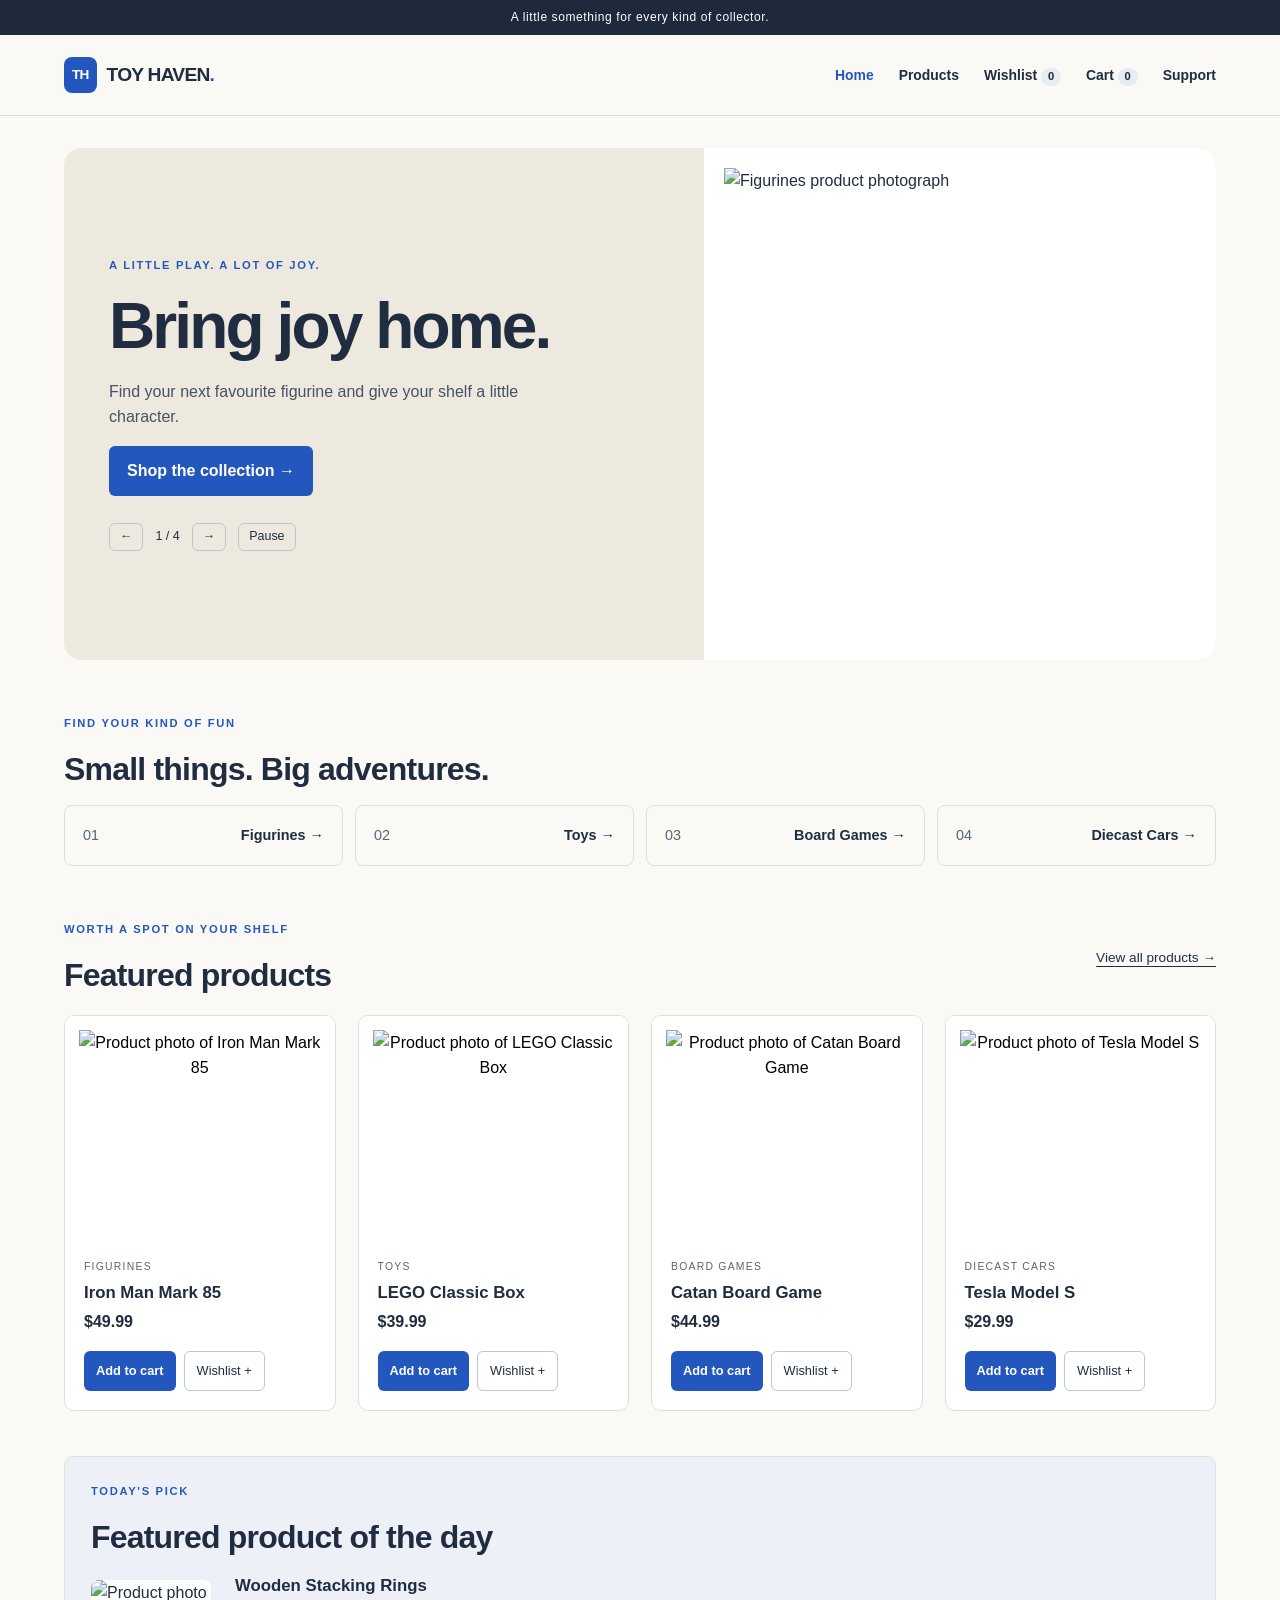
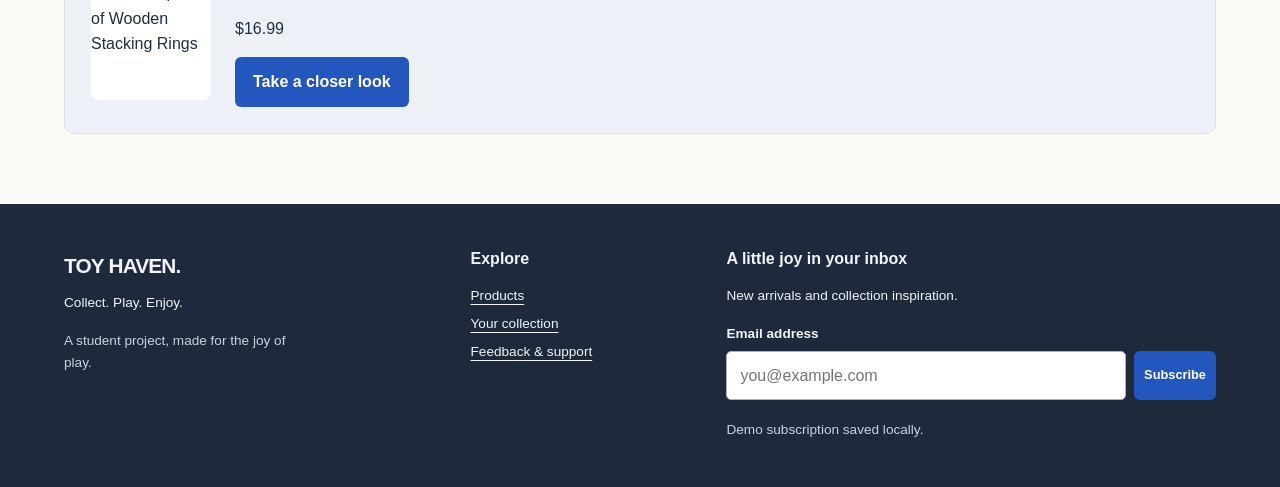
==== index.html @ f388dc90 "Add Toy Haven website and project documentation" ====
<!DOCTYPE html>
<html lang="en">
<head>
  <meta charset="UTF-8">
  <meta name="viewport" content="width=device-width, initial-scale=1.0">
  <meta name="description" content="Toy Haven: discover collectible figurines, toys, board games and diecast cars. A student demo shop.">
  <meta name="theme-color" content="#1e293b">
  <title>Toy Haven | Collect. Play. Enjoy.</title>
  <link rel="stylesheet" href="style.css">
  <link rel="icon" href="images/icon.svg" type="image/svg+xml">
  <link rel="manifest" href="manifest.json">
</head>
<body>
  <a class="skip-link" href="#main">Skip to content</a>
  <div class="announcement" role="region" aria-label="Store announcement">A little something for every kind of collector.</div>
  <header>
    <a href="index.html" class="logo"><span class="logo-mark" aria-hidden="true">TH</span> TOY HAVEN<span class="logo-dot">.</span></a>
    <button class="hamburger" id="hamburger" aria-label="Toggle navigation" aria-expanded="false" aria-controls="nav-links"><span></span><span></span><span></span></button>
    <nav id="nav-links" aria-label="Main navigation"><a href="index.html" aria-current="page">Home</a>
<a href="products.html">Products</a>
<a href="wishlist.html">Wishlist <span id="wish-count">0</span></a>
<a href="cart.html">Cart <span id="cart-count">0</span></a>
<a href="support.html">Support</a></nav>
  </header>
  <main id="main"><section class="hero"><div><p class="eyebrow">A LITTLE PLAY. A LOT OF JOY.</p><h1 id="hero-title">Bring joy home.</h1><p id="hero-text">Find your next favourite figurine, game or little adventure.</p><a class="btn" id="hero-link" href="products.html">Shop the collection &rarr;</a><div class="banner-controls"><button id="previous-banner" aria-label="Previous promotion">&larr;</button><span id="banner-count">1 / 4</span><button id="next-banner" aria-label="Next promotion">&rarr;</button><button id="pause-banner">Pause</button></div></div><img id="hero-image" src="images/products/iron-man.webp" alt="Iron Man Mark 85 collectible figure" width="960" height="1200" fetchpriority="high"></section><section class="intro"><p class="eyebrow">FIND YOUR KIND OF FUN</p><h2>Small things. Big adventures.</h2><div class="categories"><a href="products.html?category=Figurines"><span>01</span>Figurines &rarr;</a><a href="products.html?category=Toys"><span>02</span>Toys &rarr;</a><a href="products.html?category=Board%20Games"><span>03</span>Board Games &rarr;</a><a href="products.html?category=Diecast%20Cars"><span>04</span>Diecast Cars &rarr;</a></div></section><section><div class="section-heading"><div><p class="eyebrow">WORTH A SPOT ON YOUR SHELF</p><h2>Featured products</h2></div><a href="products.html">View all products &rarr;</a></div><div id="featured-products" class="product-grid"></div></section><section class="daily panel"><p class="eyebrow">TODAY'S PICK</p><h2>Featured product of the day</h2><div id="daily-product"></div></section></main>
  <footer><div><a class="logo" href="index.html">TOY HAVEN.</a><p>Collect. Play. Enjoy.</p><p class="footer-note">A student project, made for the joy of play.</p></div><div><h2>Explore</h2><a href="products.html">Products</a><a href="wishlist.html">Your collection</a><a href="support.html">Feedback & support</a></div><div><h2>A little joy in your inbox</h2><p>New arrivals and collection inspiration.</p><form id="newsletter-form" novalidate><label for="news-email">Email address</label><div class="newsletter-row"><input type="email" id="news-email" name="email" placeholder="you@example.com" required maxlength="150"><button type="submit" class="btn">Subscribe</button></div><p id="newsletter-status" role="status"></p></form><small>Demo subscription saved locally.</small></div></footer>
  <div id="toast" class="toast" role="status"></div>
  <dialog id="product-dialog" aria-labelledby="modal-title"><button id="close-dialog" class="secondary close-dialog">Close &times;</button><div id="modal-content"></div></dialog>
  <script src="data.js"></script>
  <script src="app.js"></script>
</body>
</html>
---- style.css ----
:root { --primary:#1e293b; --accent:#2457bd; --bg:#faf9f6; --ink:#202d40; --muted:#596575; --line:#dedfdc; }
* { box-sizing:border-box; }
html { scroll-behavior:smooth; }
body { margin:0; background:var(--bg); color:var(--ink); font-family:'Segoe UI',Tahoma,sans-serif; line-height:1.6; }
a { color:inherit; text-underline-offset:4px; }
button,input,select,textarea { font:inherit; }
button,a,input,select,textarea { -webkit-tap-highlight-color:transparent; }
button { cursor:pointer; }
button:disabled { opacity:.5; cursor:not-allowed; }
:focus-visible { outline:3px solid #bc7021; outline-offset:4px; }
[hidden] { display:none !important; }
h1,h2,h3,p { margin:0 0 1rem; }
h1 { font-size:clamp(2.2rem,5vw,4rem); line-height:1.12; letter-spacing:-.045em; }
h2 { font-size:clamp(1.5rem,3vw,2rem); line-height:1.25; letter-spacing:-.025em; }
h3 { font-size:1.05rem; }
.announcement { text-align:center; padding:8px 15px; background:var(--primary); color:white; font-size:.75rem; letter-spacing:.05em; }
header { background:var(--bg); padding:22px 5%; display:flex; align-items:center; justify-content:space-between; flex-wrap:wrap; gap:20px; border-bottom:1px solid var(--line); position:relative; z-index:10; }
.logo { font-size:1.2rem; font-weight:850; text-decoration:none; letter-spacing:-.04em; display:inline-flex; align-items:center; }
.logo-mark { background:var(--accent); color:white; padding:7px 8px; border-radius:8px; margin-right:10px; font-size:.85rem; }
.logo-dot { color:var(--accent); }
nav { display:none; flex-direction:column; align-items:stretch; gap:15px; width:100%; }
nav.open { display:flex; }
nav a { text-decoration:none; font-size:.87rem; font-weight:600; }
nav a:hover,nav a[aria-current] { color:var(--accent); }
nav span { display:inline-block; font-size:.7rem; background:#e7ebf2; border-radius:20px; min-width:20px; text-align:center; }
.hamburger { background:none; border:1px solid var(--line); padding:10px; border-radius:6px; }
.hamburger span { display:block; width:22px; height:2px; background:var(--ink); margin:4px 0; transition:transform .2s; }
.hamburger[aria-expanded=true] span:first-child { transform:translateY(6px) rotate(45deg); }
.hamburger[aria-expanded=true] span:nth-child(2) { opacity:0; }
.hamburger[aria-expanded=true] span:last-child { transform:translateY(-6px) rotate(-45deg); }
main { width:min(1200px,90%); margin:32px auto 70px; min-height:55vh; }
.eyebrow { color:var(--accent); font-size:.7rem; font-weight:750; letter-spacing:.15em; }
.hero { display:grid; background:#eee9df; border-radius:18px; overflow:hidden; }
.hero>div { padding:35px 25px; }
.hero h1 { max-width:540px; }
.hero p:not(.eyebrow) { color:#465362; max-width:410px; }
.hero>img { width:100%; max-height:330px; object-fit:contain; background:#f3eee5; }
.btn,.btn-cart { display:inline-block; border:0; border-radius:6px; background:var(--accent); color:white; padding:12px 18px; font-weight:650; text-decoration:none; text-align:center; transition:background .2s,transform .2s; }
.btn:hover,.btn-cart:hover { background:#193f8b; transform:translateY(-2px); }
.secondary,.btn-wish,.quantity button,.banner-controls button { border:1px solid #bdc5cf; border-radius:6px; background:transparent; color:var(--ink); padding:9px 13px; }
.secondary:hover,.btn-wish:hover { background:#e8edf4; }
.banner-controls { display:flex; gap:12px; align-items:center; margin-top:27px; font-size:.78rem; }
.banner-controls button { padding:3px 10px; }
.intro { margin:55px 0; }
.categories { display:grid; gap:12px; grid-template-columns:repeat(2,minmax(0,1fr)); }
.categories a { display:flex; gap:10px; flex-wrap:wrap; justify-content:space-between; padding:18px; text-decoration:none; border:1px solid var(--line); border-radius:8px; font-weight:650; font-size:.9rem; }
.categories a:hover { border-color:var(--accent); background:#f0f3f9; }
.categories span { color:var(--muted); font-weight:400; }
.section-heading { display:flex; align-items:center; justify-content:space-between; gap:20px; margin-bottom:20px; flex-wrap:wrap; }
.section-heading h2 { margin:0; }
.section-heading>a { font-size:.85rem; }
.product-grid { display:grid; grid-template-columns:minmax(0,1fr); gap:22px; }
.card { border:1px solid var(--line); background:white; border-radius:10px; overflow:hidden; transition:transform .2s,box-shadow .2s; }
.card:hover { transform:translateY(-4px); box-shadow:0 8px 24px #202d4010; }
.card-image { border:0; padding:0; display:block; width:100%; background:#f3eee5; }
.card img { width:100%; height:auto; aspect-ratio:1.2; object-fit:contain; display:block; }
.card-body { padding:19px; }
.card .category { text-transform:uppercase; font-size:.65rem; letter-spacing:.12em; color:var(--muted); margin-bottom:7px; }
.card h2,.card h3 { margin-bottom:5px; font-size:1.05rem; line-height:1.25; letter-spacing:normal; }
.price { font-weight:700; }
.card-btns { display:flex; gap:8px; flex-wrap:wrap; }
.card-btns button { font-size:.8rem; padding:9px 12px; }
.card-body label { margin-top:14px; }
.panel { background:white; border:1px solid var(--line); border-radius:10px; padding:26px; }
.daily { margin-top:45px; background:#edf1f7; }
#daily-product { display:flex; align-items:center; gap:24px; flex-wrap:wrap; }
#daily-product img { width:120px; height:120px; object-fit:contain; border-radius:8px; }
.page-title { margin:40px 0 30px; }
.page-title h1 { font-size:clamp(2rem,4vw,3rem); }
.page-title>p:last-child { color:var(--muted); }
label { display:block; font-size:.85rem; font-weight:650; margin-bottom:6px; }
input,select,textarea { width:100%; min-width:0; padding:11px 13px; border:1px solid #a9b3bf; border-radius:5px; background:white; color:var(--ink); }
textarea { min-height:120px; resize:vertical; }
form.panel input,form.panel textarea,form.panel select { margin-bottom:18px; }
.filter-bar { display:grid; gap:20px; margin-bottom:24px; }
#result-count { color:var(--muted); font-size:.85rem; }
.two-columns { display:grid; gap:26px; align-items:start; }
.empty { grid-column:1/-1; text-align:center; padding:50px 20px; background:white; border:1px dashed #a9b3bf; border-radius:10px; }
.cart-row { display:flex; flex-wrap:wrap; align-items:center; gap:18px; padding:20px 0; border-bottom:1px solid var(--line); }
.cart-row:first-child { padding-top:0; }
.cart-row img { width:85px; height:85px; object-fit:contain; border-radius:6px; }
.cart-details { flex:1; min-width:140px; }
.cart-row p,.cart-row h2 { margin-bottom:4px; font-size:1rem; }
.quantity { display:flex; align-items:center; gap:12px; }
.quantity button { padding:5px 12px; }
.remove { border:0; background:none; text-decoration:underline; color:#9b342b; padding:8px 0; }
.total-line,.summary-line { display:flex; justify-content:space-between; gap:20px; padding:12px 0; }
.total-line { border-top:1px solid var(--line); font-size:1.2rem; font-weight:750; }
aside .btn { width:100%; margin:15px 0; }
.faq { border-bottom:1px solid var(--line); padding:15px 0; }
.faq h3 { margin:0; }
.faq-toggle { display:flex; justify-content:space-between; gap:15px; width:100%; border:0; background:none; color:var(--ink); text-align:left; padding:5px 0; font-weight:600; }
.faq p { color:var(--muted); margin:15px 0 0; }
footer { background:var(--primary); color:#f1f5f9; padding:45px 5%; display:grid; gap:30px; }
footer h2 { font-size:1rem; letter-spacing:0; }
footer p,footer a,footer small { font-size:.85rem; }
footer>div>a:not(.logo) { display:block; margin-bottom:6px; }
footer .logo { font-size:1.3rem; margin-bottom:10px; }
.footer-note { max-width:230px; color:#c9d2df; }
.newsletter-row { display:flex; gap:8px; }
.newsletter-row .btn { font-size:.8rem; padding:10px; }
footer small { color:#c9d2df; }
.toast { position:fixed; bottom:22px; left:50%; transform:translateX(-50%); z-index:30; background:var(--primary); color:white; padding:12px 24px; border-radius:8px; box-shadow:0 4px 20px #0002; max-width:90%; }
.toast:empty { display:none; }
dialog { width:min(540px,90%); max-height:90vh; overflow:auto; border:0; border-radius:12px; padding:25px; color:var(--ink); }
dialog::backdrop { background:#15203399; }
dialog img { display:block; width:100%; max-height:260px; object-fit:contain; margin:16px 0; background:#f3eee5; border-radius:8px; }
.close-dialog { display:block; margin-left:auto; }
.success { text-align:center; animation:fadeIn .5s ease-out; padding:50px 25px; }
.error { color:#a62d24; font-weight:600; }
.skip-link { position:absolute; top:-80px; left:15px; z-index:50; background:white; padding:10px; }
.skip-link:focus { top:10px; }
.revealed { animation:fadeIn .6s ease-out; }
@keyframes fadeIn { from { opacity:0; transform:translateY(12px); } to { opacity:1; transform:translateY(0); } }
@media(min-width:540px) { .product-grid { grid-template-columns:repeat(2,minmax(0,1fr)); } .filter-bar { grid-template-columns:2fr 1fr; } }
@media(min-width:850px) { .hamburger { display:none; } nav { display:flex; flex-direction:row; align-items:center; width:auto; gap:25px; } .hero { grid-template-columns:1.25fr 1fr; align-items:center; } .hero>div { padding:55px 45px; } .hero>img { max-height:none; height:100%; } .categories { grid-template-columns:repeat(4,minmax(0,1fr)); } .product-grid { grid-template-columns:repeat(4,minmax(0,1fr)); } .two-columns { grid-template-columns:1.5fr 1fr; } footer { grid-template-columns:1fr .6fr 1.3fr; } }
@media(prefers-reduced-motion:reduce) { html { scroll-behavior:auto; } *,*::before,*::after { animation:none !important; transition:none !important; } }


/* Local product photographs: preserve the full subject in every view. */
.card-image { background:#fff; }
.card img { padding:14px; background:#fff; }
.hero>img { aspect-ratio:1; background:#fff; padding:20px; }
#daily-product img,.cart-row img,dialog img { background:#fff; }
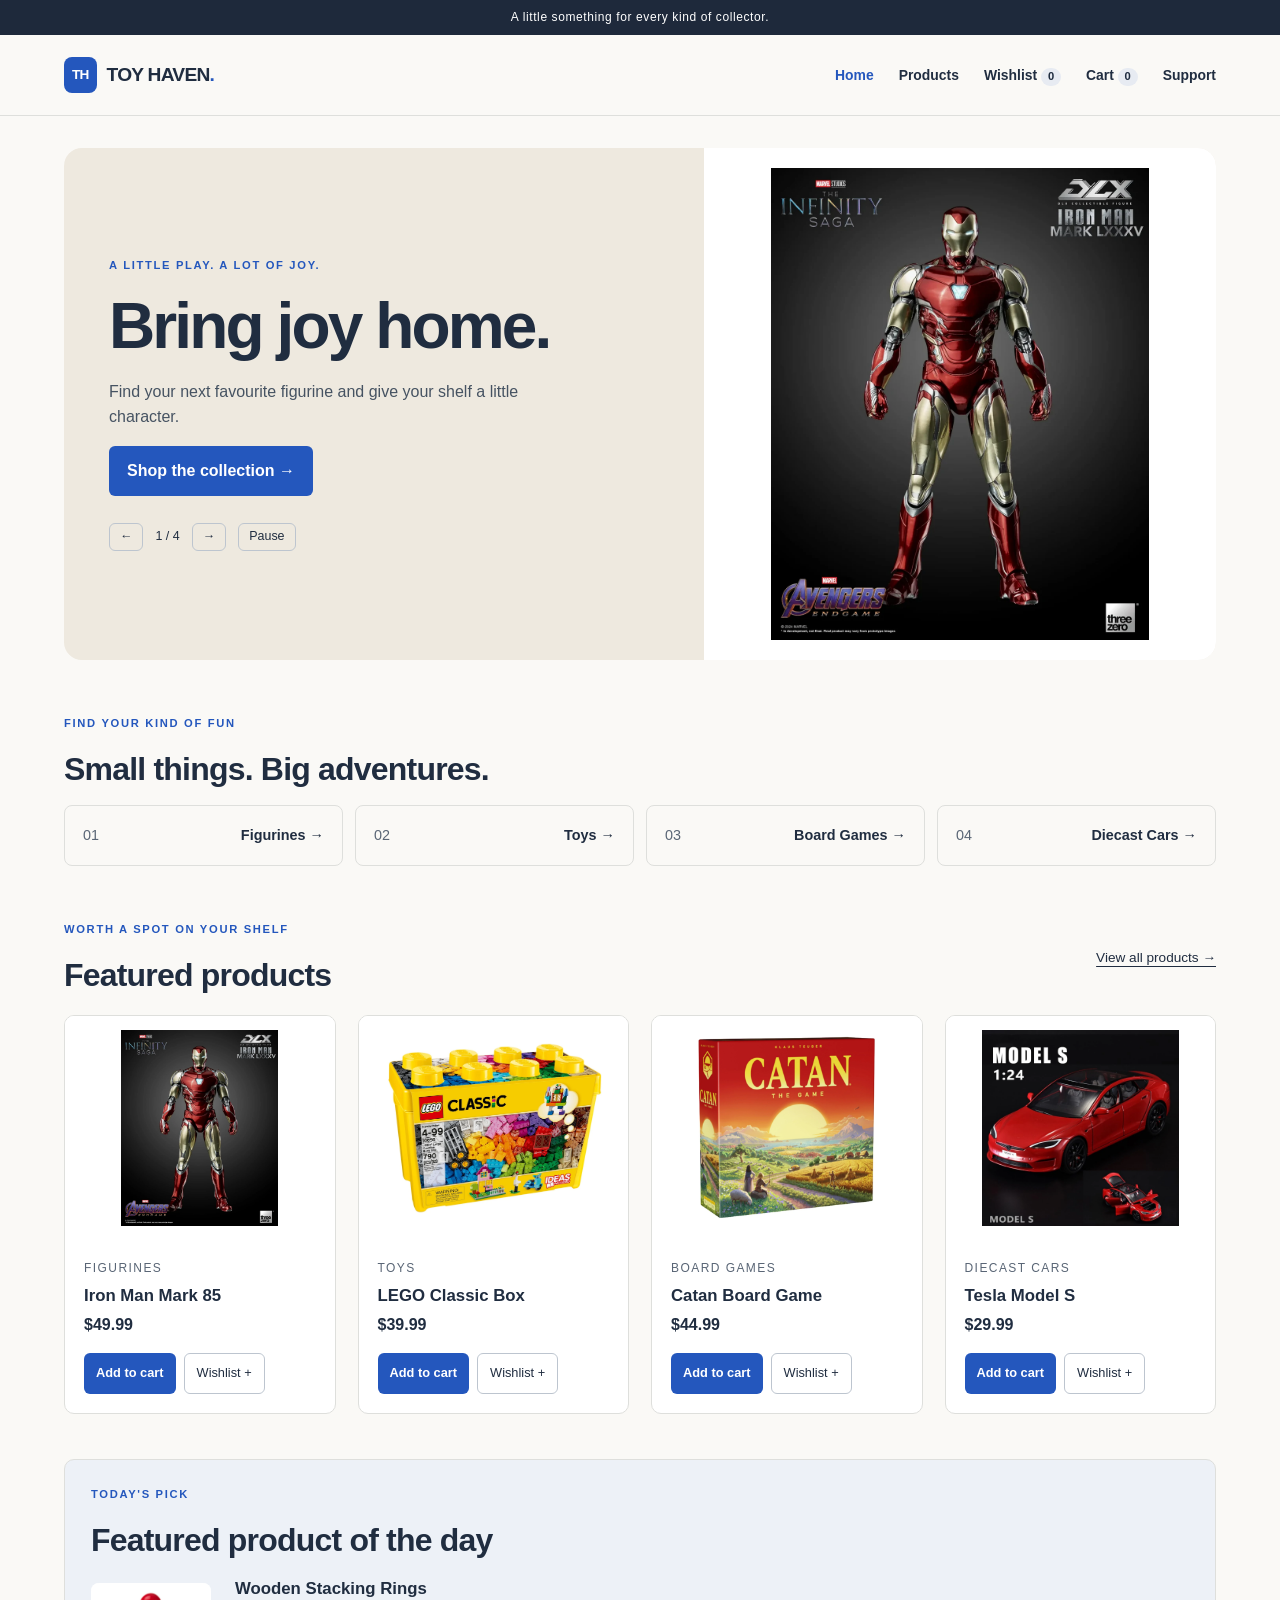
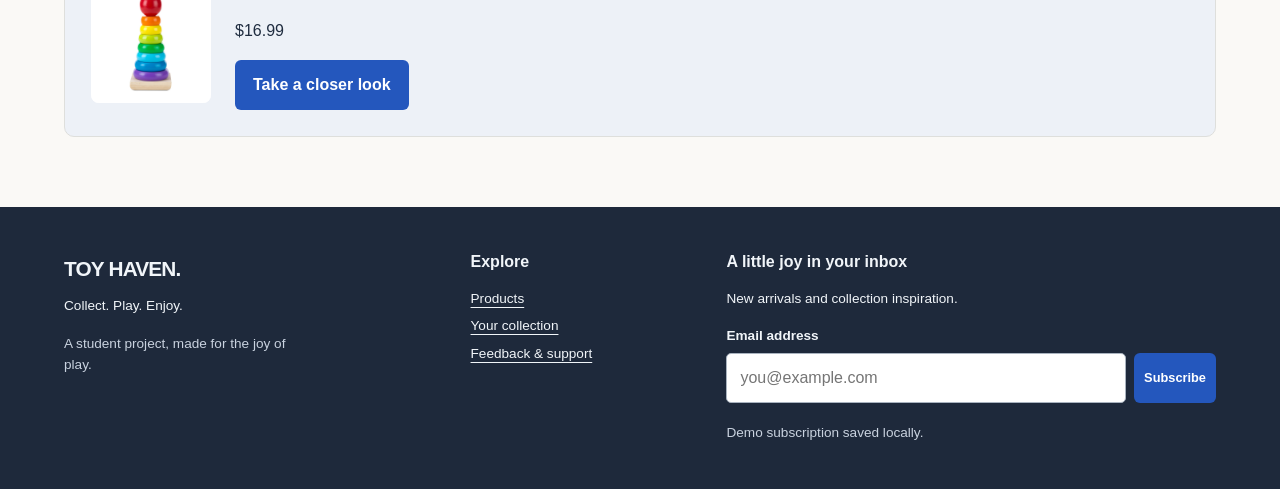
==== commit 87500aa9: "Fix dialog label references and improve category text readability" ====
--- a/index.html
+++ b/index.html
@@ -25,7 +25,7 @@
   <main id="main"><section class="hero"><div><p class="eyebrow">A LITTLE PLAY. A LOT OF JOY.</p><h1 id="hero-title">Bring joy home.</h1><p id="hero-text">Find your next favourite figurine, game or little adventure.</p><a class="btn" id="hero-link" href="products.html">Shop the collection &rarr;</a><div class="banner-controls"><button id="previous-banner" aria-label="Previous promotion">&larr;</button><span id="banner-count">1 / 4</span><button id="next-banner" aria-label="Next promotion">&rarr;</button><button id="pause-banner">Pause</button></div></div><img id="hero-image" src="images/products/iron-man.webp" alt="Iron Man Mark 85 collectible figure" width="960" height="1200" fetchpriority="high"></section><section class="intro"><p class="eyebrow">FIND YOUR KIND OF FUN</p><h2>Small things. Big adventures.</h2><div class="categories"><a href="products.html?category=Figurines"><span>01</span>Figurines &rarr;</a><a href="products.html?category=Toys"><span>02</span>Toys &rarr;</a><a href="products.html?category=Board%20Games"><span>03</span>Board Games &rarr;</a><a href="products.html?category=Diecast%20Cars"><span>04</span>Diecast Cars &rarr;</a></div></section><section><div class="section-heading"><div><p class="eyebrow">WORTH A SPOT ON YOUR SHELF</p><h2>Featured products</h2></div><a href="products.html">View all products &rarr;</a></div><div id="featured-products" class="product-grid"></div></section><section class="daily panel"><p class="eyebrow">TODAY'S PICK</p><h2>Featured product of the day</h2><div id="daily-product"></div></section></main>
   <footer><div><a class="logo" href="index.html">TOY HAVEN.</a><p>Collect. Play. Enjoy.</p><p class="footer-note">A student project, made for the joy of play.</p></div><div><h2>Explore</h2><a href="products.html">Products</a><a href="wishlist.html">Your collection</a><a href="support.html">Feedback & support</a></div><div><h2>A little joy in your inbox</h2><p>New arrivals and collection inspiration.</p><form id="newsletter-form" novalidate><label for="news-email">Email address</label><div class="newsletter-row"><input type="email" id="news-email" name="email" placeholder="you@example.com" required maxlength="150"><button type="submit" class="btn">Subscribe</button></div><p id="newsletter-status" role="status"></p></form><small>Demo subscription saved locally.</small></div></footer>
   <div id="toast" class="toast" role="status"></div>
-  <dialog id="product-dialog" aria-labelledby="modal-title"><button id="close-dialog" class="secondary close-dialog">Close &times;</button><div id="modal-content"></div></dialog>
+  <dialog id="product-dialog" aria-labelledby="modal-title"><button id="close-dialog" class="secondary close-dialog">Close &times;</button><div id="modal-content"><h2 id="modal-title">Product details</h2></div></dialog>
   <script src="data.js"></script>
   <script src="app.js"></script>
 </body>
--- a/style.css
+++ b/style.css
@@ -55,7 +55,7 @@
 .card-image { border:0; padding:0; display:block; width:100%; background:#f3eee5; }
 .card img { width:100%; height:auto; aspect-ratio:1.2; object-fit:contain; display:block; }
 .card-body { padding:19px; }
-.card .category { text-transform:uppercase; font-size:.65rem; letter-spacing:.12em; color:var(--muted); margin-bottom:7px; }
+.card .category { text-transform:uppercase; font-size:.75rem; letter-spacing:.12em; color:var(--muted); margin-bottom:7px; }
 .card h2,.card h3 { margin-bottom:5px; font-size:1.05rem; line-height:1.25; letter-spacing:normal; }
 .price { font-weight:700; }
 .card-btns { display:flex; gap:8px; flex-wrap:wrap; }
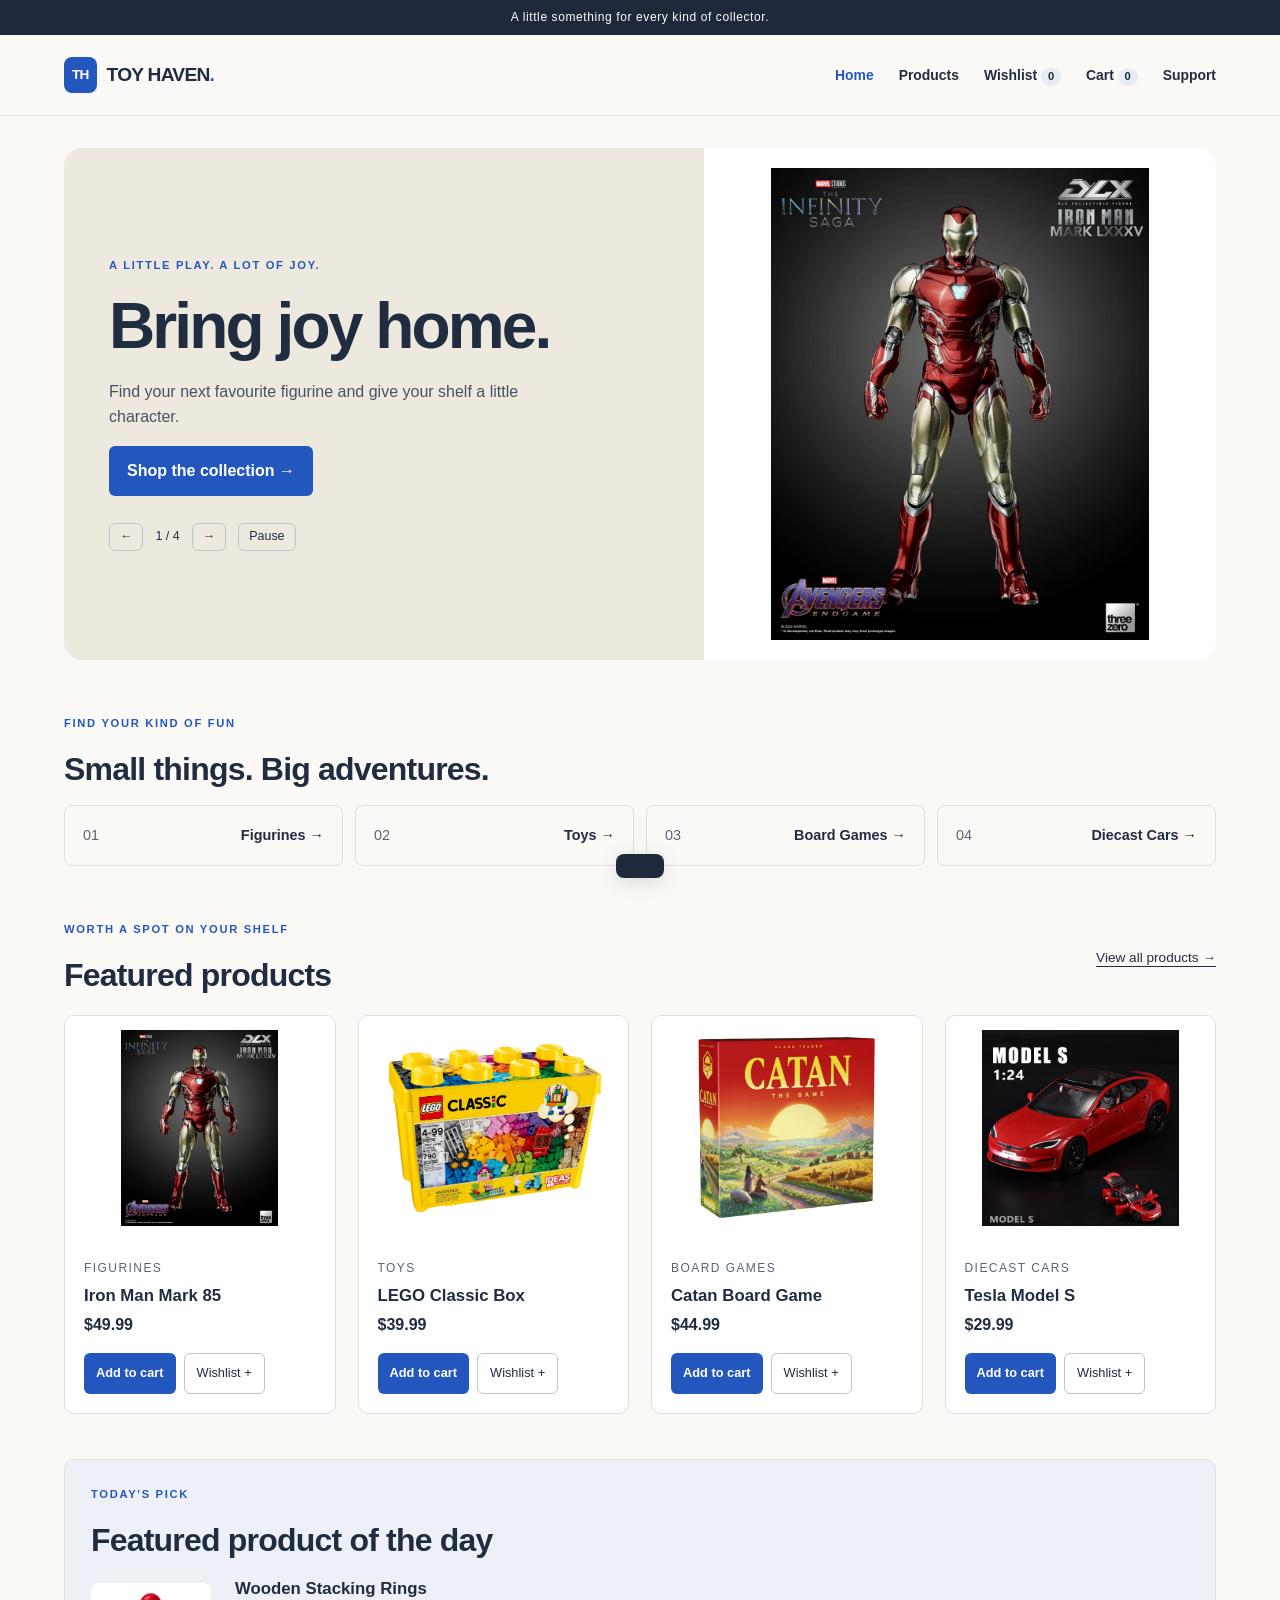
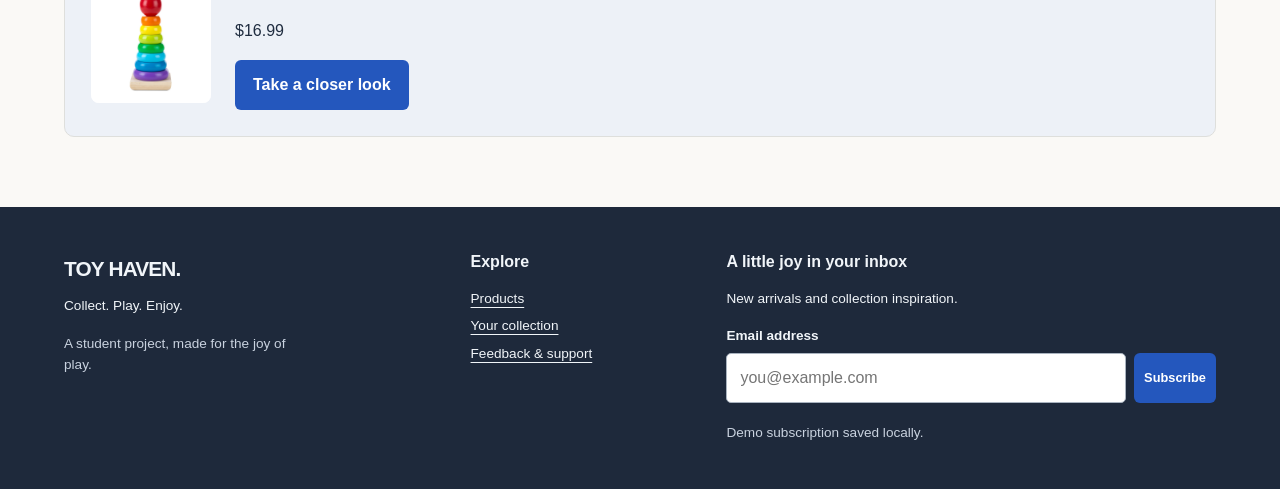
==== commit fa8a9696: "Add files via upload new files" ====
--- a/index.html
+++ b/index.html
@@ -1,32 +1,130 @@
 <!DOCTYPE html>
+<!-- Home page. -->
 <html lang="en">
-<head>
-  <meta charset="UTF-8">
-  <meta name="viewport" content="width=device-width, initial-scale=1.0">
-  <meta name="description" content="Toy Haven: discover collectible figurines, toys, board games and diecast cars. A student demo shop.">
-  <meta name="theme-color" content="#1e293b">
-  <title>Toy Haven | Collect. Play. Enjoy.</title>
-  <link rel="stylesheet" href="style.css">
-  <link rel="icon" href="images/icon.svg" type="image/svg+xml">
-  <link rel="manifest" href="manifest.json">
-</head>
-<body>
-  <a class="skip-link" href="#main">Skip to content</a>
-  <div class="announcement" role="region" aria-label="Store announcement">A little something for every kind of collector.</div>
-  <header>
-    <a href="index.html" class="logo"><span class="logo-mark" aria-hidden="true">TH</span> TOY HAVEN<span class="logo-dot">.</span></a>
-    <button class="hamburger" id="hamburger" aria-label="Toggle navigation" aria-expanded="false" aria-controls="nav-links"><span></span><span></span><span></span></button>
-    <nav id="nav-links" aria-label="Main navigation"><a href="index.html" aria-current="page">Home</a>
-<a href="products.html">Products</a>
-<a href="wishlist.html">Wishlist <span id="wish-count">0</span></a>
-<a href="cart.html">Cart <span id="cart-count">0</span></a>
-<a href="support.html">Support</a></nav>
-  </header>
-  <main id="main"><section class="hero"><div><p class="eyebrow">A LITTLE PLAY. A LOT OF JOY.</p><h1 id="hero-title">Bring joy home.</h1><p id="hero-text">Find your next favourite figurine, game or little adventure.</p><a class="btn" id="hero-link" href="products.html">Shop the collection &rarr;</a><div class="banner-controls"><button id="previous-banner" aria-label="Previous promotion">&larr;</button><span id="banner-count">1 / 4</span><button id="next-banner" aria-label="Next promotion">&rarr;</button><button id="pause-banner">Pause</button></div></div><img id="hero-image" src="images/products/iron-man.webp" alt="Iron Man Mark 85 collectible figure" width="960" height="1200" fetchpriority="high"></section><section class="intro"><p class="eyebrow">FIND YOUR KIND OF FUN</p><h2>Small things. Big adventures.</h2><div class="categories"><a href="products.html?category=Figurines"><span>01</span>Figurines &rarr;</a><a href="products.html?category=Toys"><span>02</span>Toys &rarr;</a><a href="products.html?category=Board%20Games"><span>03</span>Board Games &rarr;</a><a href="products.html?category=Diecast%20Cars"><span>04</span>Diecast Cars &rarr;</a></div></section><section><div class="section-heading"><div><p class="eyebrow">WORTH A SPOT ON YOUR SHELF</p><h2>Featured products</h2></div><a href="products.html">View all products &rarr;</a></div><div id="featured-products" class="product-grid"></div></section><section class="daily panel"><p class="eyebrow">TODAY'S PICK</p><h2>Featured product of the day</h2><div id="daily-product"></div></section></main>
-  <footer><div><a class="logo" href="index.html">TOY HAVEN.</a><p>Collect. Play. Enjoy.</p><p class="footer-note">A student project, made for the joy of play.</p></div><div><h2>Explore</h2><a href="products.html">Products</a><a href="wishlist.html">Your collection</a><a href="support.html">Feedback & support</a></div><div><h2>A little joy in your inbox</h2><p>New arrivals and collection inspiration.</p><form id="newsletter-form" novalidate><label for="news-email">Email address</label><div class="newsletter-row"><input type="email" id="news-email" name="email" placeholder="you@example.com" required maxlength="150"><button type="submit" class="btn">Subscribe</button></div><p id="newsletter-status" role="status"></p></form><small>Demo subscription saved locally.</small></div></footer>
-  <div id="toast" class="toast" role="status"></div>
-  <dialog id="product-dialog" aria-labelledby="modal-title"><button id="close-dialog" class="secondary close-dialog">Close &times;</button><div id="modal-content"><h2 id="modal-title">Product details</h2></div></dialog>
-  <script src="data.js"></script>
-  <script src="app.js"></script>
-</body>
+  <head>
+    <meta charset="UTF-8">
+    <!-- Sets the page width to match the phone or computer screen. -->
+    <meta name="viewport" content="width=device-width, initial-scale=1.0">
+    <meta name="description" content="Toy Haven: discover collectible figurines, toys, board games and diecast cars. A student demo shop.">
+    <meta name="theme-color" content="#1e293b">
+    <!-- Text shown on the browser tab. -->
+    <title>Toy Haven | Collect. Play. Enjoy.</title>
+    <!-- Loads the shared design rules. -->
+    <link rel="stylesheet" href="style.css">
+    <link rel="icon" href="images/icon.svg" type="image/svg+xml">
+    <!-- Links the app name, icons and installation settings. -->
+    <link rel="manifest" href="manifest.json">
+  </head>
+  <body>
+    <!-- Lets keyboard users jump straight to the main content. -->
+    <a class="skip-link" href="#main">Skip to content</a>
+    <div class="announcement" role="region" aria-label="Store announcement">
+      A little something for every kind of collector.
+    </div>
+    <!-- Shared logo and navigation menu. -->
+    <header>
+      <a href="index.html" class="logo"><span class="logo-mark" aria-hidden="true">TH</span> TOY HAVEN<span class="logo-dot">.</span></a>
+      <!-- Phone menu button. JavaScript opens and closes the navigation. -->
+      <button class="hamburger" id="hamburger" aria-label="Toggle navigation" aria-expanded="false" aria-controls="nav-links"><span></span><span></span><span></span></button>
+      <!-- Links to the other pages. aria-current marks the current page. -->
+      <nav id="nav-links" aria-label="Main navigation">
+        <a href="index.html" aria-current="page">Home</a>
+        <a href="products.html">Products</a>
+        <a href="wishlist.html">Wishlist <span id="wish-count">0</span></a>
+        <a href="cart.html">Cart <span id="cart-count">0</span></a>
+        <a href="support.html">Support</a>
+      </nav>
+    </header>
+    <!-- Home page content. -->
+    <main id="main">
+      <!-- Slideshow banner and its controls. -->
+      <section class="hero">
+        <div>
+          <p class="eyebrow">A LITTLE PLAY. A LOT OF JOY.</p>
+          <h1 id="hero-title">Bring joy home.</h1>
+          <p id="hero-text">Find your next favourite figurine, game or little adventure.</p>
+          <a class="btn" id="hero-link" href="products.html">Shop the collection &rarr;</a>
+          <div class="banner-controls">
+            <button id="previous-banner" aria-label="Previous promotion">&larr;</button>
+            <span id="banner-count">1 / 4</span><button id="next-banner" aria-label="Next promotion">&rarr;</button>
+            <button id="pause-banner">Pause</button>
+          </div>
+        </div>
+        <img id="hero-image" src="images/products/iron-man.webp" alt="Iron Man Mark 85 collectible figure" width="960" height="1200" fetchpriority="high">
+      </section>
+      <section class="intro">
+        <p class="eyebrow">FIND YOUR KIND OF FUN</p>
+        <h2>Small things. Big adventures.</h2>
+        <div class="categories">
+          <a href="products.html?category=Figurines"><span>01</span>Figurines &rarr;</a>
+          <a href="products.html?category=Toys"><span>02</span>Toys &rarr;</a>
+          <a href="products.html?category=Board%20Games"><span>03</span>Board Games &rarr;</a>
+          <a href="products.html?category=Diecast%20Cars"><span>04</span>Diecast Cars &rarr;</a>
+        </div>
+      </section>
+      <section>
+        <div class="section-heading">
+          <div>
+            <p class="eyebrow">WORTH A SPOT ON YOUR SHELF</p>
+            <h2>Featured products</h2>
+          </div>
+          <a href="products.html">View all products &rarr;</a>
+        </div>
+        <!-- JavaScript inserts the featured product cards here. -->
+        <div id="featured-products" class="product-grid">
+        </div>
+      </section>
+      <section class="daily panel">
+        <p class="eyebrow">TODAY'S PICK</p>
+        <h2>Featured product of the day</h2>
+        <!-- JavaScript inserts the daily product here. -->
+        <div id="daily-product">
+        </div>
+      </section>
+    </main>
+    <!-- Shared footer links and newsletter form. -->
+    <footer>
+      <div>
+        <a class="logo" href="index.html">TOY HAVEN.</a>
+        <p>Collect. Play. Enjoy.</p>
+        <p class="footer-note">A student project, made for the joy of play.</p>
+      </div>
+      <div>
+        <h2>Explore</h2>
+        <a href="products.html">Products</a>
+        <a href="wishlist.html">Your collection</a>
+        <a href="support.html">Feedback & support</a>
+      </div>
+      <div>
+        <h2>A little joy in your inbox</h2>
+        <p>New arrivals and collection inspiration.</p>
+        <!-- Newsletter form. JavaScript checks the email and saves it locally. -->
+        <form id="newsletter-form" novalidate>
+          <!-- The label is connected to its input using the matching for and id. -->
+          <label for="news-email">Email address</label>
+          <div class="newsletter-row">
+            <input type="email" id="news-email" name="email" placeholder="you@example.com" required maxlength="150">
+            <button type="submit" class="btn">Subscribe</button>
+          </div>
+          <!-- Shows the success or error message for this form. -->
+          <p id="newsletter-status" role="status"></p>
+        </form>
+        <small>Demo subscription saved locally.</small>
+      </div>
+    </footer>
+    <!-- JavaScript puts short feedback messages here. -->
+    <div id="toast" class="toast" role="status">
+    </div>
+    <!-- Hidden product popup, opened by JavaScript. -->
+    <dialog id="product-dialog" aria-labelledby="modal-title">
+      <button id="close-dialog" class="secondary close-dialog">Close &times;</button>
+      <div id="modal-content">
+        <h2 id="modal-title">Product details</h2>
+      </div>
+    </dialog>
+    <!-- Loads products first, then the code that uses them. -->
+    <script src="data.js"></script>
+    <!-- Loads the shared JavaScript that makes buttons and forms work. -->
+    <script src="app.js"></script>
+  </body>
 </html>
--- a/style.css
+++ b/style.css
@@ -1,124 +1,800 @@
-:root { --primary:#1e293b; --accent:#2457bd; --bg:#faf9f6; --ink:#202d40; --muted:#596575; --line:#dedfdc; }
-* { box-sizing:border-box; }
-html { scroll-behavior:smooth; }
-body { margin:0; background:var(--bg); color:var(--ink); font-family:'Segoe UI',Tahoma,sans-serif; line-height:1.6; }
-a { color:inherit; text-underline-offset:4px; }
-button,input,select,textarea { font:inherit; }
-button,a,input,select,textarea { -webkit-tap-highlight-color:transparent; }
-button { cursor:pointer; }
-button:disabled { opacity:.5; cursor:not-allowed; }
-:focus-visible { outline:3px solid #bc7021; outline-offset:4px; }
-[hidden] { display:none !important; }
-h1,h2,h3,p { margin:0 0 1rem; }
-h1 { font-size:clamp(2.2rem,5vw,4rem); line-height:1.12; letter-spacing:-.045em; }
-h2 { font-size:clamp(1.5rem,3vw,2rem); line-height:1.25; letter-spacing:-.025em; }
-h3 { font-size:1.05rem; }
-.announcement { text-align:center; padding:8px 15px; background:var(--primary); color:white; font-size:.75rem; letter-spacing:.05em; }
-header { background:var(--bg); padding:22px 5%; display:flex; align-items:center; justify-content:space-between; flex-wrap:wrap; gap:20px; border-bottom:1px solid var(--line); position:relative; z-index:10; }
-.logo { font-size:1.2rem; font-weight:850; text-decoration:none; letter-spacing:-.04em; display:inline-flex; align-items:center; }
-.logo-mark { background:var(--accent); color:white; padding:7px 8px; border-radius:8px; margin-right:10px; font-size:.85rem; }
-.logo-dot { color:var(--accent); }
-nav { display:none; flex-direction:column; align-items:stretch; gap:15px; width:100%; }
-nav.open { display:flex; }
-nav a { text-decoration:none; font-size:.87rem; font-weight:600; }
-nav a:hover,nav a[aria-current] { color:var(--accent); }
-nav span { display:inline-block; font-size:.7rem; background:#e7ebf2; border-radius:20px; min-width:20px; text-align:center; }
-.hamburger { background:none; border:1px solid var(--line); padding:10px; border-radius:6px; }
-.hamburger span { display:block; width:22px; height:2px; background:var(--ink); margin:4px 0; transition:transform .2s; }
-.hamburger[aria-expanded=true] span:first-child { transform:translateY(6px) rotate(45deg); }
-.hamburger[aria-expanded=true] span:nth-child(2) { opacity:0; }
-.hamburger[aria-expanded=true] span:last-child { transform:translateY(-6px) rotate(-45deg); }
-main { width:min(1200px,90%); margin:32px auto 70px; min-height:55vh; }
-.eyebrow { color:var(--accent); font-size:.7rem; font-weight:750; letter-spacing:.15em; }
-.hero { display:grid; background:#eee9df; border-radius:18px; overflow:hidden; }
-.hero>div { padding:35px 25px; }
-.hero h1 { max-width:540px; }
-.hero p:not(.eyebrow) { color:#465362; max-width:410px; }
-.hero>img { width:100%; max-height:330px; object-fit:contain; background:#f3eee5; }
-.btn,.btn-cart { display:inline-block; border:0; border-radius:6px; background:var(--accent); color:white; padding:12px 18px; font-weight:650; text-decoration:none; text-align:center; transition:background .2s,transform .2s; }
-.btn:hover,.btn-cart:hover { background:#193f8b; transform:translateY(-2px); }
-.secondary,.btn-wish,.quantity button,.banner-controls button { border:1px solid #bdc5cf; border-radius:6px; background:transparent; color:var(--ink); padding:9px 13px; }
-.secondary:hover,.btn-wish:hover { background:#e8edf4; }
-.banner-controls { display:flex; gap:12px; align-items:center; margin-top:27px; font-size:.78rem; }
-.banner-controls button { padding:3px 10px; }
-.intro { margin:55px 0; }
-.categories { display:grid; gap:12px; grid-template-columns:repeat(2,minmax(0,1fr)); }
-.categories a { display:flex; gap:10px; flex-wrap:wrap; justify-content:space-between; padding:18px; text-decoration:none; border:1px solid var(--line); border-radius:8px; font-weight:650; font-size:.9rem; }
-.categories a:hover { border-color:var(--accent); background:#f0f3f9; }
-.categories span { color:var(--muted); font-weight:400; }
-.section-heading { display:flex; align-items:center; justify-content:space-between; gap:20px; margin-bottom:20px; flex-wrap:wrap; }
-.section-heading h2 { margin:0; }
-.section-heading>a { font-size:.85rem; }
-.product-grid { display:grid; grid-template-columns:minmax(0,1fr); gap:22px; }
-.card { border:1px solid var(--line); background:white; border-radius:10px; overflow:hidden; transition:transform .2s,box-shadow .2s; }
-.card:hover { transform:translateY(-4px); box-shadow:0 8px 24px #202d4010; }
-.card-image { border:0; padding:0; display:block; width:100%; background:#f3eee5; }
-.card img { width:100%; height:auto; aspect-ratio:1.2; object-fit:contain; display:block; }
-.card-body { padding:19px; }
-.card .category { text-transform:uppercase; font-size:.75rem; letter-spacing:.12em; color:var(--muted); margin-bottom:7px; }
-.card h2,.card h3 { margin-bottom:5px; font-size:1.05rem; line-height:1.25; letter-spacing:normal; }
-.price { font-weight:700; }
-.card-btns { display:flex; gap:8px; flex-wrap:wrap; }
-.card-btns button { font-size:.8rem; padding:9px 12px; }
-.card-body label { margin-top:14px; }
-.panel { background:white; border:1px solid var(--line); border-radius:10px; padding:26px; }
-.daily { margin-top:45px; background:#edf1f7; }
-#daily-product { display:flex; align-items:center; gap:24px; flex-wrap:wrap; }
-#daily-product img { width:120px; height:120px; object-fit:contain; border-radius:8px; }
-.page-title { margin:40px 0 30px; }
-.page-title h1 { font-size:clamp(2rem,4vw,3rem); }
-.page-title>p:last-child { color:var(--muted); }
-label { display:block; font-size:.85rem; font-weight:650; margin-bottom:6px; }
-input,select,textarea { width:100%; min-width:0; padding:11px 13px; border:1px solid #a9b3bf; border-radius:5px; background:white; color:var(--ink); }
-textarea { min-height:120px; resize:vertical; }
-form.panel input,form.panel textarea,form.panel select { margin-bottom:18px; }
-.filter-bar { display:grid; gap:20px; margin-bottom:24px; }
-#result-count { color:var(--muted); font-size:.85rem; }
-.two-columns { display:grid; gap:26px; align-items:start; }
-.empty { grid-column:1/-1; text-align:center; padding:50px 20px; background:white; border:1px dashed #a9b3bf; border-radius:10px; }
-.cart-row { display:flex; flex-wrap:wrap; align-items:center; gap:18px; padding:20px 0; border-bottom:1px solid var(--line); }
-.cart-row:first-child { padding-top:0; }
-.cart-row img { width:85px; height:85px; object-fit:contain; border-radius:6px; }
-.cart-details { flex:1; min-width:140px; }
-.cart-row p,.cart-row h2 { margin-bottom:4px; font-size:1rem; }
-.quantity { display:flex; align-items:center; gap:12px; }
-.quantity button { padding:5px 12px; }
-.remove { border:0; background:none; text-decoration:underline; color:#9b342b; padding:8px 0; }
-.total-line,.summary-line { display:flex; justify-content:space-between; gap:20px; padding:12px 0; }
-.total-line { border-top:1px solid var(--line); font-size:1.2rem; font-weight:750; }
-aside .btn { width:100%; margin:15px 0; }
-.faq { border-bottom:1px solid var(--line); padding:15px 0; }
-.faq h3 { margin:0; }
-.faq-toggle { display:flex; justify-content:space-between; gap:15px; width:100%; border:0; background:none; color:var(--ink); text-align:left; padding:5px 0; font-weight:600; }
-.faq p { color:var(--muted); margin:15px 0 0; }
-footer { background:var(--primary); color:#f1f5f9; padding:45px 5%; display:grid; gap:30px; }
-footer h2 { font-size:1rem; letter-spacing:0; }
-footer p,footer a,footer small { font-size:.85rem; }
-footer>div>a:not(.logo) { display:block; margin-bottom:6px; }
-footer .logo { font-size:1.3rem; margin-bottom:10px; }
-.footer-note { max-width:230px; color:#c9d2df; }
-.newsletter-row { display:flex; gap:8px; }
-.newsletter-row .btn { font-size:.8rem; padding:10px; }
-footer small { color:#c9d2df; }
-.toast { position:fixed; bottom:22px; left:50%; transform:translateX(-50%); z-index:30; background:var(--primary); color:white; padding:12px 24px; border-radius:8px; box-shadow:0 4px 20px #0002; max-width:90%; }
-.toast:empty { display:none; }
-dialog { width:min(540px,90%); max-height:90vh; overflow:auto; border:0; border-radius:12px; padding:25px; color:var(--ink); }
-dialog::backdrop { background:#15203399; }
-dialog img { display:block; width:100%; max-height:260px; object-fit:contain; margin:16px 0; background:#f3eee5; border-radius:8px; }
-.close-dialog { display:block; margin-left:auto; }
-.success { text-align:center; animation:fadeIn .5s ease-out; padding:50px 25px; }
-.error { color:#a62d24; font-weight:600; }
-.skip-link { position:absolute; top:-80px; left:15px; z-index:50; background:white; padding:10px; }
-.skip-link:focus { top:10px; }
-.revealed { animation:fadeIn .6s ease-out; }
-@keyframes fadeIn { from { opacity:0; transform:translateY(12px); } to { opacity:1; transform:translateY(0); } }
-@media(min-width:540px) { .product-grid { grid-template-columns:repeat(2,minmax(0,1fr)); } .filter-bar { grid-template-columns:2fr 1fr; } }
-@media(min-width:850px) { .hamburger { display:none; } nav { display:flex; flex-direction:row; align-items:center; width:auto; gap:25px; } .hero { grid-template-columns:1.25fr 1fr; align-items:center; } .hero>div { padding:55px 45px; } .hero>img { max-height:none; height:100%; } .categories { grid-template-columns:repeat(4,minmax(0,1fr)); } .product-grid { grid-template-columns:repeat(4,minmax(0,1fr)); } .two-columns { grid-template-columns:1.5fr 1fr; } footer { grid-template-columns:1fr .6fr 1.3fr; } }
-@media(prefers-reduced-motion:reduce) { html { scroll-behavior:auto; } *,*::before,*::after { animation:none !important; transition:none !important; } }
-
+/* Shared colours used throughout the website. */
+:root {
+    --primary: #1e293b;
+    --accent: #2457bd;
+    --bg: #faf9f6;
+    --ink: #202d40;
+    --muted: #596575;
+    --line: #dedfdc;
+}
+
+/* Includes padding and borders inside the element width. */
+* {
+    box-sizing: border-box;
+}
+
+html {
+    scroll-behavior: smooth;
+}
+
+body {
+    margin: 0;
+    background: var(--bg);
+    color: var(--ink);
+    font-family: 'Segoe UI',Tahoma,sans-serif;
+    line-height: 1.6;
+}
+
+/* Keeps link colour the same as nearby text and moves the underline down 4px. */
+a {
+    color: inherit;
+    text-underline-offset: 4px;
+}
+
+button,input,select,textarea {
+    font: inherit;
+}
+
+button,a,input,select,textarea {
+    -webkit-tap-highlight-color: transparent;
+}
+
+button {
+    cursor: pointer;
+}
+
+button:disabled {
+    opacity: .5;
+    cursor: not-allowed;
+}
+
+/* Shows a clear outline when navigating with the keyboard. */
+:focus-visible {
+    outline: 3px solid #bc7021;
+    outline-offset: 4px;
+}
+
+[hidden] {
+    display: none !important;
+}
+
+h1,h2,h3,p {
+    margin: 0 0 1rem;
+}
+
+/* Makes the main heading scale with screen width, within a minimum and maximum. */
+h1 {
+    font-size: clamp(2.2rem,5vw,4rem);
+    line-height: 1.12;
+    letter-spacing: -.045em;
+}
+
+h2 {
+    font-size: clamp(1.5rem,3vw,2rem);
+    line-height: 1.25;
+    letter-spacing: -.025em;
+}
+
+h3 {
+    font-size: 1.05rem;
+}
+
+.announcement {
+    text-align: center;
+    padding: 8px 15px;
+    background: var(--primary);
+    color: white;
+    font-size: .75rem;
+    letter-spacing: .05em;
+}
+
+/* Places the logo and menu across the header using flexbox. */
+header {
+    background: var(--bg);
+    padding: 22px 5%;
+    display: flex;
+    align-items: center;
+    justify-content: space-between;
+    flex-wrap: wrap;
+    gap: 20px;
+    border-bottom: 1px solid var(--line);
+    position: relative;
+    z-index: 10;
+}
+
+.logo {
+    font-size: 1.2rem;
+    font-weight: 850;
+    text-decoration: none;
+    letter-spacing: -.04em;
+    display: inline-flex;
+    align-items: center;
+}
+
+.logo-mark {
+    background: var(--accent);
+    color: white;
+    padding: 7px 8px;
+    border-radius: 8px;
+    margin-right: 10px;
+    font-size: .85rem;
+}
+
+.logo-dot {
+    color: var(--accent);
+}
+
+/* Hides the mobile menu until the open class is added. */
+nav {
+    display: none;
+    flex-direction: column;
+    align-items: stretch;
+    gap: 15px;
+    width: 100%;
+}
+
+nav.open {
+    display: flex;
+}
+
+nav a {
+    text-decoration: none;
+    font-size: .87rem;
+    font-weight: 600;
+}
+
+nav a:hover,nav a[aria-current] {
+    color: var(--accent);
+}
+
+nav span {
+    display: inline-block;
+    font-size: .7rem;
+    background: #e7ebf2;
+    border-radius: 20px;
+    min-width: 20px;
+    text-align: center;
+}
+
+.hamburger {
+    background: none;
+    border: 1px solid var(--line);
+    padding: 10px;
+    border-radius: 6px;
+}
+
+.hamburger span {
+    display: block;
+    width: 22px;
+    height: 2px;
+    background: var(--ink);
+    margin: 4px 0;
+    transition: transform .2s;
+}
+
+.hamburger[aria-expanded=true] span:first-child {
+    transform: translateY(6px) rotate(45deg);
+}
+
+.hamburger[aria-expanded=true] span:nth-child(2) {
+    opacity: 0;
+}
+
+.hamburger[aria-expanded=true] span:last-child {
+    transform: translateY(-6px) rotate(-45deg);
+}
+
+main {
+    width: min(1200px,90%);
+    margin: 32px auto 70px;
+    min-height: 55vh;
+}
+
+.eyebrow {
+    color: var(--accent);
+    font-size: .7rem;
+    font-weight: 750;
+    letter-spacing: .15em;
+}
+
+/* Home page banner layout. */
+.hero {
+    display: grid;
+    background: #eee9df;
+    border-radius: 18px;
+    overflow: hidden;
+}
+
+.hero>div {
+    padding: 35px 25px;
+}
+
+.hero h1 {
+    max-width: 540px;
+}
+
+.hero p:not(.eyebrow) {
+    color: #465362;
+    max-width: 410px;
+}
+
+.hero>img {
+    width: 100%;
+    max-height: 330px;
+    object-fit: contain;
+    background: #f3eee5;
+}
+
+/* Styles the main blue buttons. */
+.btn,.btn-cart {
+    display: inline-block;
+    border: 0;
+    border-radius: 6px;
+    background: var(--accent);
+    color: white;
+    padding: 12px 18px;
+    font-weight: 650;
+    text-decoration: none;
+    text-align: center;
+    transition: background .2s,transform .2s;
+}
+
+.btn:hover,.btn-cart:hover {
+    background: #193f8b;
+    transform: translateY(-2px);
+}
+
+.secondary,.btn-wish,.quantity button,.banner-controls button {
+    border: 1px solid #bdc5cf;
+    border-radius: 6px;
+    background: transparent;
+    color: var(--ink);
+    padding: 9px 13px;
+}
+
+.secondary:hover,.btn-wish:hover {
+    background: #e8edf4;
+}
+
+.banner-controls {
+    display: flex;
+    gap: 12px;
+    align-items: center;
+    margin-top: 27px;
+    font-size: .78rem;
+}
+
+.banner-controls button {
+    padding: 3px 10px;
+}
+
+.intro {
+    margin: 55px 0;
+}
+
+/* Places category links in a grid. */
+.categories {
+    display: grid;
+    gap: 12px;
+    grid-template-columns: repeat(2,minmax(0,1fr));
+}
+
+.categories a {
+    display: flex;
+    gap: 10px;
+    flex-wrap: wrap;
+    justify-content: space-between;
+    padding: 18px;
+    text-decoration: none;
+    border: 1px solid var(--line);
+    border-radius: 8px;
+    font-weight: 650;
+    font-size: .9rem;
+}
+
+.categories a:hover {
+    border-color: var(--accent);
+    background: #f0f3f9;
+}
+
+.categories span {
+    color: var(--muted);
+    font-weight: 400;
+}
+
+.section-heading {
+    display: flex;
+    align-items: center;
+    justify-content: space-between;
+    gap: 20px;
+    margin-bottom: 20px;
+    flex-wrap: wrap;
+}
+
+.section-heading h2 {
+    margin: 0;
+}
+
+.section-heading>a {
+    font-size: .85rem;
+}
+
+/* Starts product cards in one column for small screens. */
+.product-grid {
+    display: grid;
+    grid-template-columns: minmax(0,1fr);
+    gap: 22px;
+}
+
+.card {
+    border: 1px solid var(--line);
+    background: white;
+    border-radius: 10px;
+    overflow: hidden;
+    transition: transform .2s,box-shadow .2s;
+}
+
+.card:hover {
+    transform: translateY(-4px);
+    box-shadow: 0 8px 24px #202d4010;
+}
+
+.card-image {
+    border: 0;
+    padding: 0;
+    display: block;
+    width: 100%;
+    background: #f3eee5;
+}
+
+/* Fits each whole image inside its box without cropping. */
+.card img {
+    width: 100%;
+    height: auto;
+    aspect-ratio: 1.2;
+    object-fit: contain;
+    display: block;
+}
+
+.card-body {
+    padding: 19px;
+}
+
+.card .category {
+    text-transform: uppercase;
+    font-size: .75rem;
+    letter-spacing: .12em;
+    color: var(--muted);
+    margin-bottom: 7px;
+}
+
+.card h2,.card h3 {
+    margin-bottom: 5px;
+    font-size: 1.05rem;
+    line-height: 1.25;
+    letter-spacing: normal;
+}
+
+.price {
+    font-weight: 700;
+}
+
+.card-btns {
+    display: flex;
+    gap: 8px;
+    flex-wrap: wrap;
+}
+
+.card-btns button {
+    font-size: .8rem;
+    padding: 9px 12px;
+}
+
+.card-body
+/* Styles form labels and inputs below. */
+label {
+    margin-top: 14px;
+}
+
+.panel {
+    background: white;
+    border: 1px solid var(--line);
+    border-radius: 10px;
+    padding: 26px;
+}
+
+.daily {
+    margin-top: 45px;
+    background: #edf1f7;
+}
+
+#daily-product {
+    display: flex;
+    align-items: center;
+    gap: 24px;
+    flex-wrap: wrap;
+}
+
+#daily-product img {
+    width: 120px;
+    height: 120px;
+    object-fit: contain;
+    border-radius: 8px;
+}
+
+.page-title {
+    margin: 40px 0 30px;
+}
+
+.page-title h1 {
+    font-size: clamp(2rem,4vw,3rem);
+}
+
+.page-title>p:last-child {
+    color: var(--muted);
+}
+
+label {
+    display: block;
+    font-size: .85rem;
+    font-weight: 650;
+    margin-bottom: 6px;
+}
+
+input,select,textarea {
+    width: 100%;
+    min-width: 0;
+    padding: 11px 13px;
+    border: 1px solid #a9b3bf;
+    border-radius: 5px;
+    background: white;
+    color: var(--ink);
+}
+
+textarea {
+    min-height: 120px;
+    resize: vertical;
+}
+
+form.panel input,form.panel textarea,form.panel select {
+    margin-bottom: 18px;
+}
+
+.filter-bar {
+    display: grid;
+    gap: 20px;
+    margin-bottom: 24px;
+}
+
+#result-count {
+    color: var(--muted);
+    font-size: .85rem;
+}
+
+/* Stacks content on phones; the desktop rule later creates two columns. */
+.two-columns {
+    display: grid;
+    gap: 26px;
+    align-items: start;
+}
+
+.empty {
+    grid-column: 1/-1;
+    text-align: center;
+    padding: 50px 20px;
+    background: white;
+    border: 1px dashed #a9b3bf;
+    border-radius: 10px;
+}
+
+/* Cart page: arranges each product, quantity buttons and price. */
+.cart-row {
+    display: flex;
+    flex-wrap: wrap;
+    align-items: center;
+    gap: 18px;
+    padding: 20px 0;
+    border-bottom: 1px solid var(--line);
+}
+
+.cart-row:first-child {
+    padding-top: 0;
+}
+
+.cart-row img {
+    width: 85px;
+    height: 85px;
+    object-fit: contain;
+    border-radius: 6px;
+}
+
+.cart-details {
+    flex: 1;
+    min-width: 140px;
+}
+
+.cart-row p,.cart-row h2 {
+    margin-bottom: 4px;
+    font-size: 1rem;
+}
+
+.quantity {
+    display: flex;
+    align-items: center;
+    gap: 12px;
+}
+
+.quantity button {
+    padding: 5px 12px;
+}
+
+/* Adds an underline to the remove button. */
+.remove {
+    border: 0;
+    background: none;
+    text-decoration: underline;
+    color: #9b342b;
+    padding: 8px 0;
+}
+
+/* Places summary labels and prices at opposite sides. */
+.total-line,.summary-line {
+    display: flex;
+    justify-content: space-between;
+    gap: 20px;
+    padding: 12px 0;
+}
+
+.total-line {
+    border-top: 1px solid var(--line);
+    font-size: 1.2rem;
+    font-weight: 750;
+}
+
+aside .btn {
+    width: 100%;
+    margin: 15px 0;
+}
+
+/* Support page: separates frequently asked questions. */
+.faq {
+    border-bottom: 1px solid var(--line);
+    padding: 15px 0;
+}
+
+.faq h3 {
+    margin: 0;
+}
+
+.faq-toggle {
+    display: flex;
+    justify-content: space-between;
+    gap: 15px;
+    width: 100%;
+    border: 0;
+    background: none;
+    color: var(--ink);
+    text-align: left;
+    padding: 5px 0;
+    font-weight: 600;
+}
+
+.faq p {
+    color: var(--muted);
+    margin: 15px 0 0;
+}
+
+/* Styles the bottom links and newsletter area. */
+footer {
+    background: var(--primary);
+    color: #f1f5f9;
+    padding: 45px 5%;
+    display: grid;
+    gap: 30px;
+}
+
+footer h2 {
+    font-size: 1rem;
+    letter-spacing: 0;
+}
+
+footer p,footer a,footer small {
+    font-size: .85rem;
+}
+
+footer>div>a:not(.logo) {
+    display: block;
+    margin-bottom: 6px;
+}
+
+footer .logo {
+    font-size: 1.3rem;
+    margin-bottom: 10px;
+}
+
+.footer-note {
+    max-width: 230px;
+    color: #c9d2df;
+}
+
+.newsletter-row {
+    display: flex;
+    gap: 8px;
+}
+
+.newsletter-row .btn {
+    font-size: .8rem;
+    padding: 10px;
+}
+
+footer small {
+    color: #c9d2df;
+}
+
+/* Keeps short feedback messages near the bottom of the screen. */
+.toast {
+    position: fixed;
+    bottom: 22px;
+    left: 50%;
+    transform: translateX(-50%);
+    z-index: 30;
+    background: var(--primary);
+    color: white;
+    padding: 12px 24px;
+    border-radius: 8px;
+    box-shadow: 0 4px 20px #0002;
+    max-width: 90%;
+}
+
+.toast:empty {
+    display: none;
+}
+
+/* Styles the product popup. */
+dialog {
+    width: min(540px,90%);
+    max-height: 90vh;
+    overflow: auto;
+    border: 0;
+    border-radius: 12px;
+    padding: 25px;
+    color: var(--ink);
+}
+
+dialog::backdrop {
+    background: #15203399;
+}
+
+dialog img {
+    display: block;
+    width: 100%;
+    max-height: 260px;
+    object-fit: contain;
+    margin: 16px 0;
+    background: #f3eee5;
+    border-radius: 8px;
+}
+
+.close-dialog {
+    display: block;
+    margin-left: auto;
+}
+
+.success {
+    text-align: center;
+    animation: fadeIn .5s ease-out;
+    padding: 50px 25px;
+}
+
+.error {
+    color: #a62d24;
+    font-weight: 600;
+}
+
+/* Hides the skip link until a keyboard user focuses it. */
+.skip-link {
+    position: absolute;
+    top: -80px;
+    left: 15px;
+    z-index: 50;
+    background: white;
+    padding: 10px;
+}
+
+.skip-link:focus {
+    top: 10px;
+}
+
+.revealed {
+    animation: fadeIn .6s ease-out;
+}
+
+/* Fades content in and moves it slightly upward. */
+@keyframes fadeIn {
+    from {
+        opacity: 0;
+        transform: translateY(12px);
+    }
+    to {
+        opacity: 1;
+        transform: translateY(0);
+    }
+}
+
+/* At 540px and wider: two product columns and search beside the filter. */
+@media(min-width:540px) {
+    .product-grid {
+        grid-template-columns: repeat(2,minmax(0,1fr));
+    }
+    .filter-bar {
+        grid-template-columns: 2fr 1fr;
+    }
+}
+
+/* At 850px and wider: desktop menu, four product columns and side-by-side sections. */
+@media(min-width:850px) {
+    .hamburger {
+        display: none;
+    }
+    nav {
+        display: flex;
+        flex-direction: row;
+        align-items: center;
+        width: auto;
+        gap: 25px;
+    }
+    .hero {
+        grid-template-columns: 1.25fr 1fr;
+        align-items: center;
+    }
+    .hero>div {
+        padding: 55px 45px;
+    }
+    .hero>img {
+        max-height: none;
+        height: 100%;
+    }
+    .categories {
+        grid-template-columns: repeat(4,minmax(0,1fr));
+    }
+    .product-grid {
+        grid-template-columns: repeat(4,minmax(0,1fr));
+    }
+    .two-columns {
+        grid-template-columns: 1.5fr 1fr;
+    }
+    footer {
+        grid-template-columns: 1fr .6fr 1.3fr;
+    }
+}
+
+/* Turns off animations when the visitor requests reduced motion. */
+@media(prefers-reduced-motion:reduce) {
+    html {
+        scroll-behavior: auto;
+    }
+    *,*::before,*::after {
+        animation: none !important;
+        transition: none !important;
+    }
+}
 
 /* Local product photographs: preserve the full subject in every view. */
-.card-image { background:#fff; }
-.card img { padding:14px; background:#fff; }
-.hero>img { aspect-ratio:1; background:#fff; padding:20px; }
-#daily-product img,.cart-row img,dialog img { background:#fff; }
+.card-image {
+    background: #fff;
+}
+
+.card img {
+    padding: 14px;
+    background: #fff;
+}
+
+.hero>img {
+    aspect-ratio: 1;
+    background: #fff;
+    padding: 20px;
+}
+
+#daily-product img,.cart-row img,dialog img {
+    background: #fff;
+}
